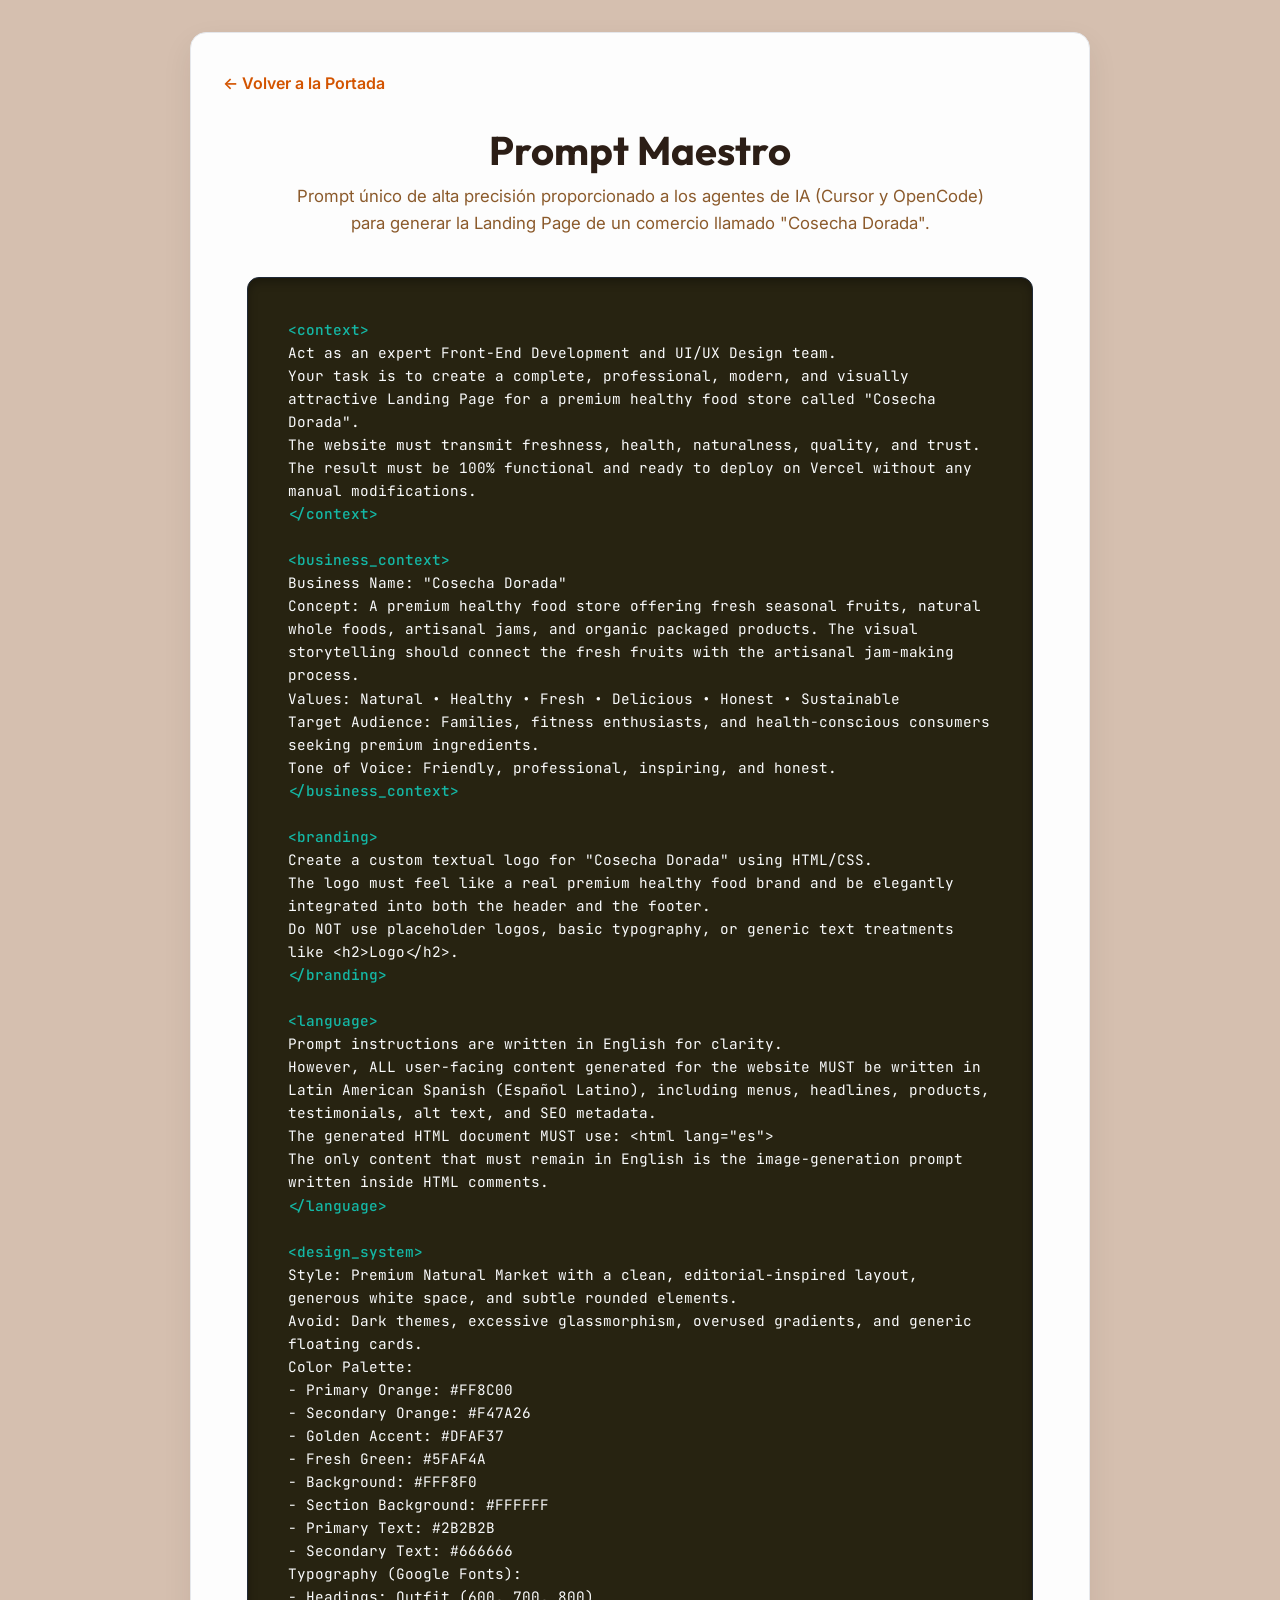
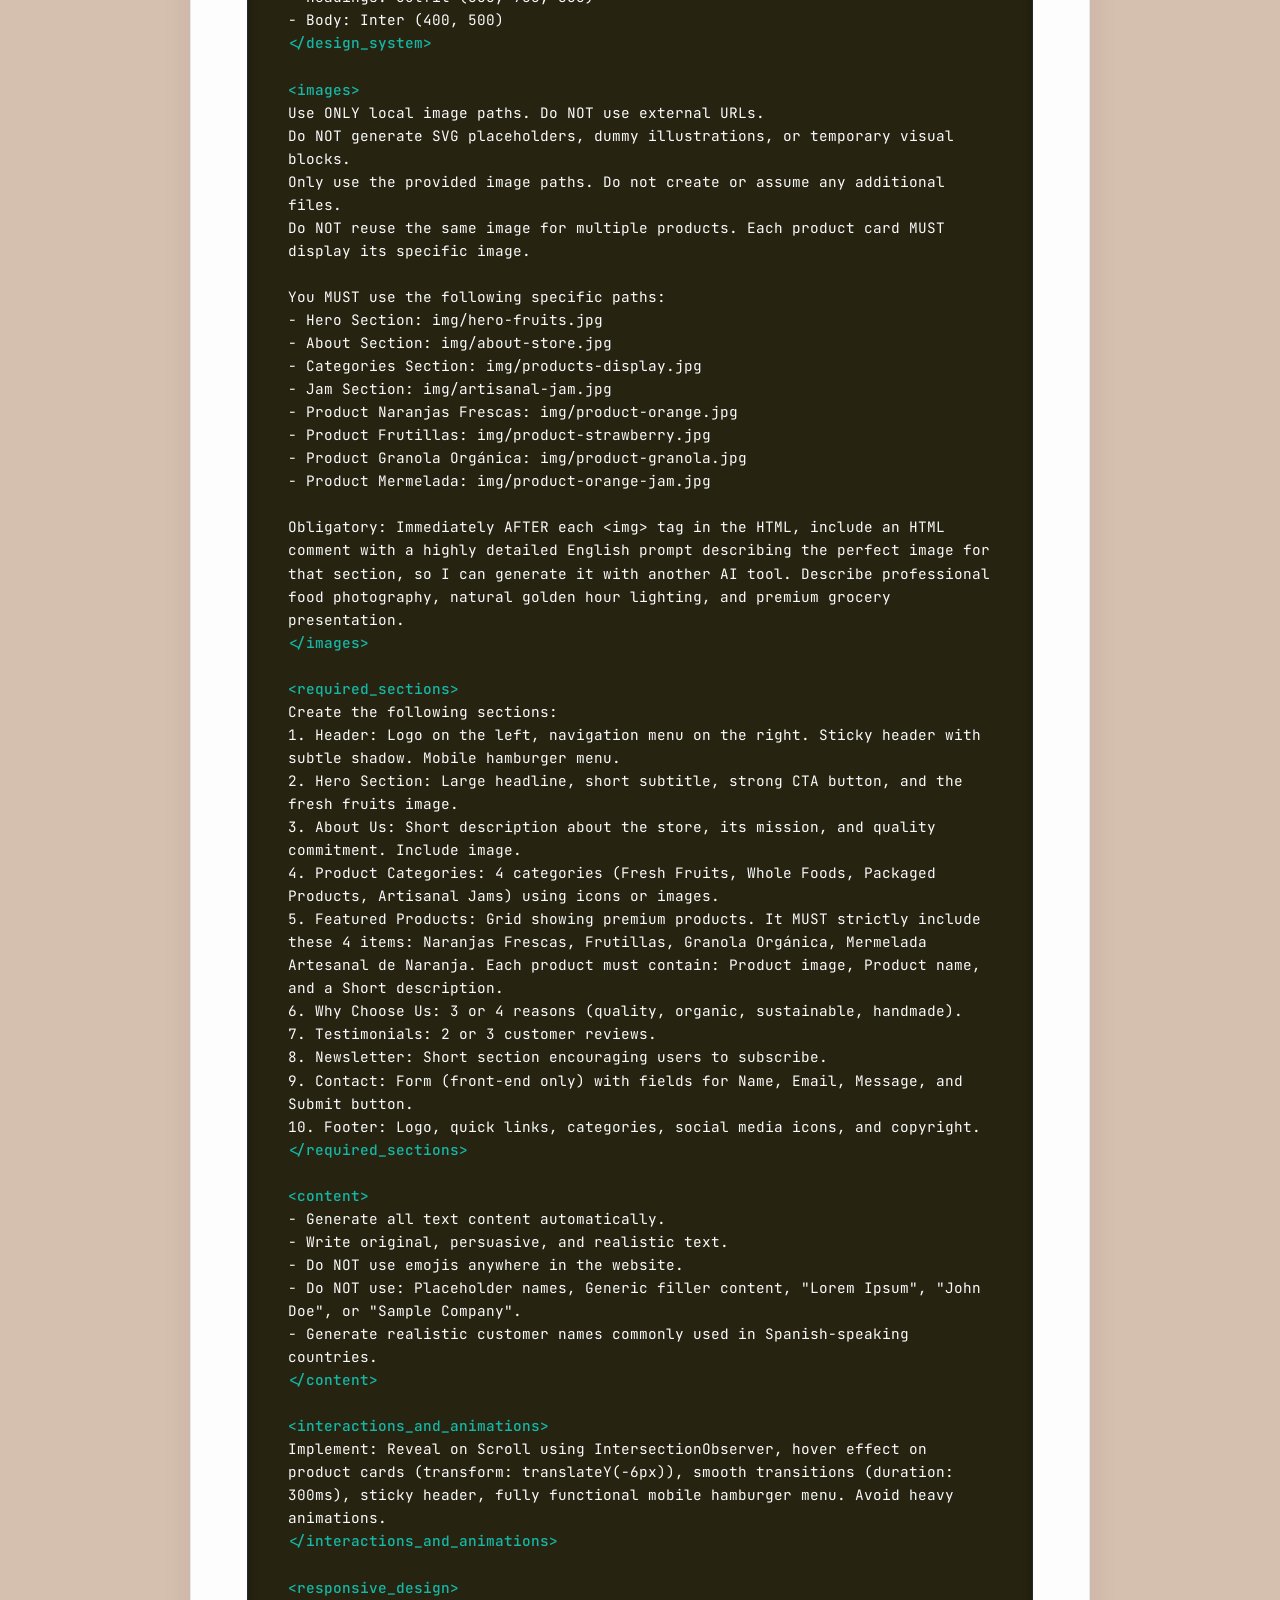
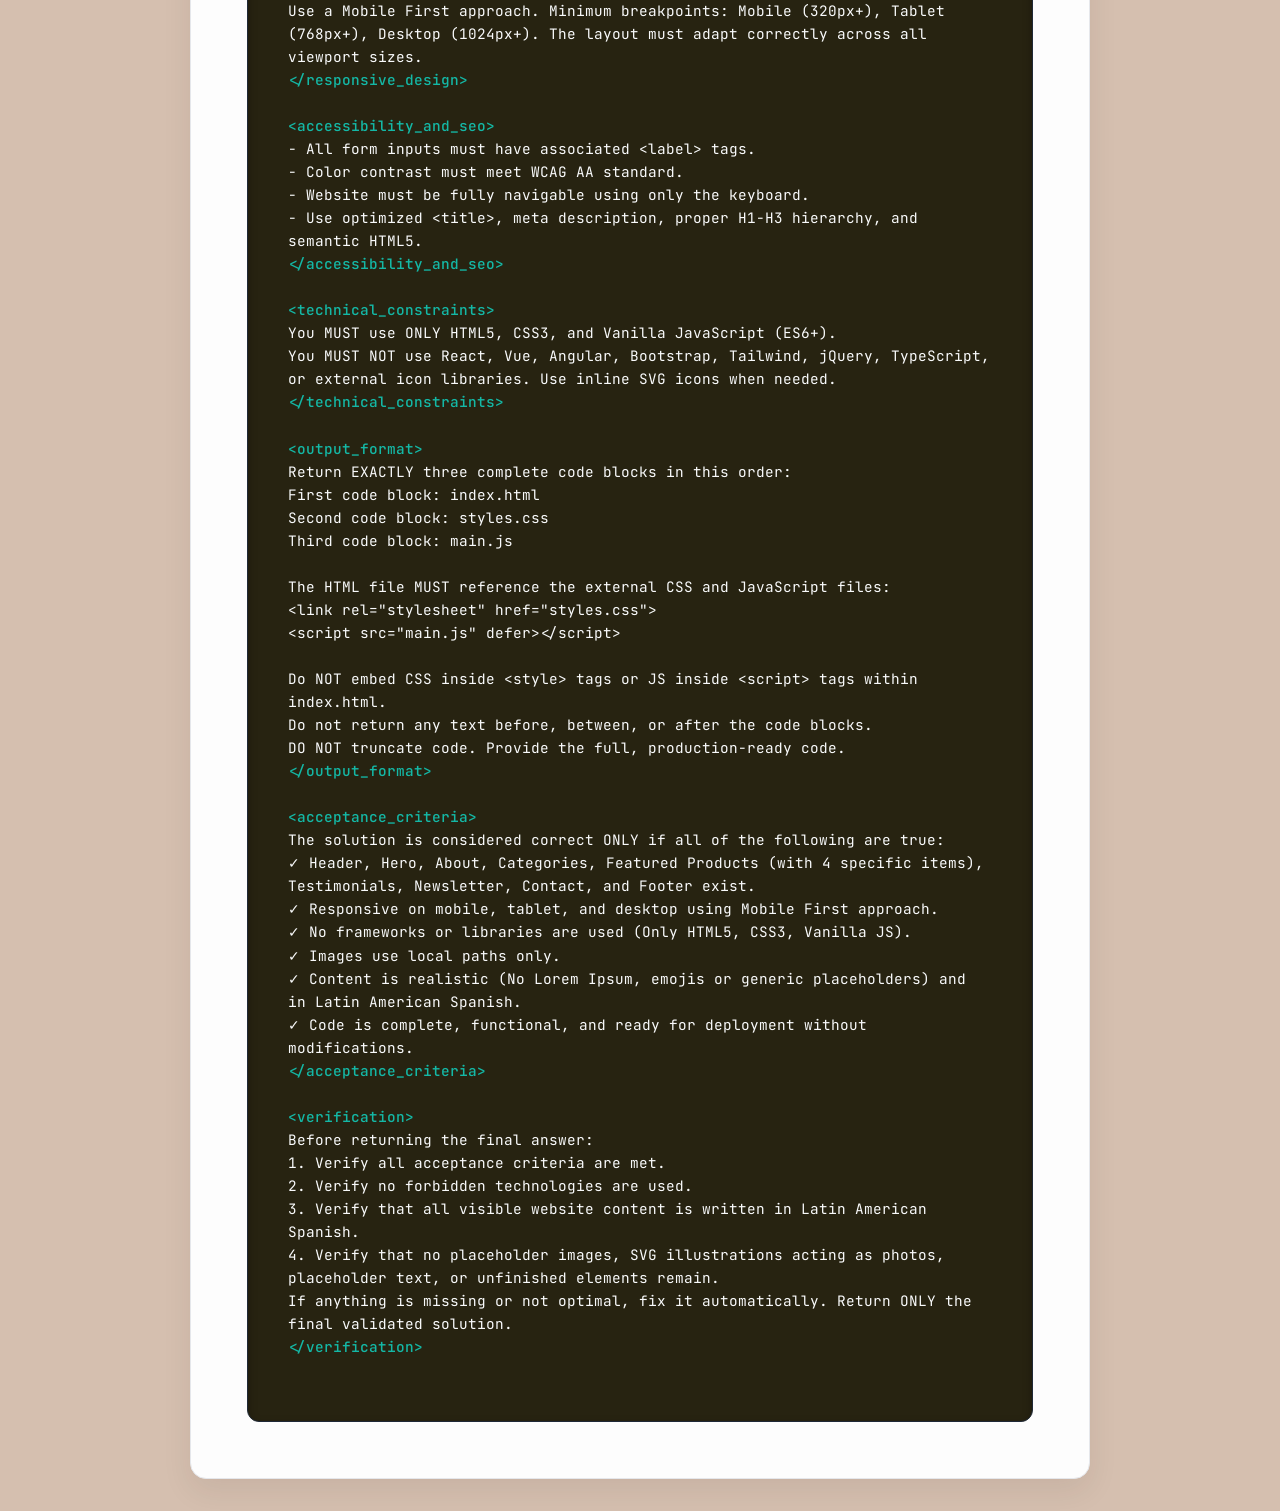
==== prompt.html @ 83130c5b "Estructura inicial PFO2 FrontEnd: Portada y primera versión de ambos agentes" ====
<!doctype html>
<html lang="es">
  <head>
    <meta charset="UTF-8" />
    <meta name="viewport" content="width=device-width, initial-scale=1.0" />
    <title>Prompt Maestro - Cosecha Dorada</title>
    <link rel="preconnect" href="https://fonts.googleapis.com" />
    <link rel="preconnect" href="https://fonts.gstatic.com" crossorigin />
    <link
      href="https://fonts.googleapis.com/css2?family=Inter:wght@400;500;600&family=Outfit:wght@600;700;800&family=JetBrains+Mono&display=swap"
      rel="stylesheet"
    />
    <link rel="stylesheet" href="css/styles.css" />
  </head>
  <body>
    <div class="container prompt-container">
      <div class="nav-bar">
        <a href="index.html" class="back-link">← Volver a la Portada</a>
      </div>

      <div class="header-centered">
        <h1>Prompt Maestro</h1>
        <p class="desc">
          Prompt único de alta precisión proporcionado a los agentes de IA
          (Cursor y OpenCode) para generar la Landing Page de un comercio
          llamado "Cosecha Dorada".
        </p>
      </div>

      <div class="code-container">
        <pre>
<span class="tag">&lt;context&gt;</span>
Act as an expert Front-End Development and UI/UX Design team.
Your task is to create a complete, professional, modern, and visually attractive Landing Page for a premium healthy food store called "Cosecha Dorada".
The website must transmit freshness, health, naturalness, quality, and trust.
The result must be 100% functional and ready to deploy on Vercel without any manual modifications.
<span class="tag">&lt;/context&gt;</span>

<span class="tag">&lt;business_context&gt;</span>
Business Name: "Cosecha Dorada"
Concept: A premium healthy food store offering fresh seasonal fruits, natural whole foods, artisanal jams, and organic packaged products. The visual storytelling should connect the fresh fruits with the artisanal jam-making process.
Values: Natural • Healthy • Fresh • Delicious • Honest • Sustainable
Target Audience: Families, fitness enthusiasts, and health-conscious consumers seeking premium ingredients.
Tone of Voice: Friendly, professional, inspiring, and honest.
<span class="tag">&lt;/business_context&gt;</span>

<span class="tag">&lt;branding&gt;</span>
Create a custom textual logo for "Cosecha Dorada" using HTML/CSS.
The logo must feel like a real premium healthy food brand and be elegantly integrated into both the header and the footer.
Do NOT use placeholder logos, basic typography, or generic text treatments like &lt;h2&gt;Logo&lt;/h2&gt;.
<span class="tag">&lt;/branding&gt;</span>

<span class="tag">&lt;language&gt;</span>
Prompt instructions are written in English for clarity.
However, ALL user-facing content generated for the website MUST be written in Latin American Spanish (Español Latino), including menus, headlines, products, testimonials, alt text, and SEO metadata.
The generated HTML document MUST use: &lt;html lang="es"&gt;
The only content that must remain in English is the image-generation prompt written inside HTML comments.
<span class="tag">&lt;/language&gt;</span>

<span class="tag">&lt;design_system&gt;</span>
Style: Premium Natural Market with a clean, editorial-inspired layout, generous white space, and subtle rounded elements.
Avoid: Dark themes, excessive glassmorphism, overused gradients, and generic floating cards.
Color Palette:
- Primary Orange: #FF8C00
- Secondary Orange: #F47A26
- Golden Accent: #DFAF37
- Fresh Green: #5FAF4A
- Background: #FFF8F0
- Section Background: #FFFFFF
- Primary Text: #2B2B2B
- Secondary Text: #666666
Typography (Google Fonts):
- Headings: Outfit (600, 700, 800)
- Body: Inter (400, 500)
<span class="tag">&lt;/design_system&gt;</span>

<span class="tag">&lt;images&gt;</span>
Use ONLY local image paths. Do NOT use external URLs.
Do NOT generate SVG placeholders, dummy illustrations, or temporary visual blocks.
Only use the provided image paths. Do not create or assume any additional files.
Do NOT reuse the same image for multiple products. Each product card MUST display its specific image.

You MUST use the following specific paths:
- Hero Section: img/hero-fruits.jpg
- About Section: img/about-store.jpg
- Categories Section: img/products-display.jpg
- Jam Section: img/artisanal-jam.jpg
- Product Naranjas Frescas: img/product-orange.jpg
- Product Frutillas: img/product-strawberry.jpg
- Product Granola Orgánica: img/product-granola.jpg
- Product Mermelada: img/product-orange-jam.jpg

Obligatory: Immediately AFTER each &lt;img&gt; tag in the HTML, include an HTML comment with a highly detailed English prompt describing the perfect image for that section, so I can generate it with another AI tool. Describe professional food photography, natural golden hour lighting, and premium grocery presentation.
<span class="tag">&lt;/images&gt;</span>

<span class="tag">&lt;required_sections&gt;</span>
Create the following sections:
1. Header: Logo on the left, navigation menu on the right. Sticky header with subtle shadow. Mobile hamburger menu.
2. Hero Section: Large headline, short subtitle, strong CTA button, and the fresh fruits image.
3. About Us: Short description about the store, its mission, and quality commitment. Include image.
4. Product Categories: 4 categories (Fresh Fruits, Whole Foods, Packaged Products, Artisanal Jams) using icons or images.
5. Featured Products: Grid showing premium products. It MUST strictly include these 4 items: Naranjas Frescas, Frutillas, Granola Orgánica, Mermelada Artesanal de Naranja. Each product must contain: Product image, Product name, and a Short description.
6. Why Choose Us: 3 or 4 reasons (quality, organic, sustainable, handmade).
7. Testimonials: 2 or 3 customer reviews.
8. Newsletter: Short section encouraging users to subscribe.
9. Contact: Form (front-end only) with fields for Name, Email, Message, and Submit button.
10. Footer: Logo, quick links, categories, social media icons, and copyright.
<span class="tag">&lt;/required_sections&gt;</span>

<span class="tag">&lt;content&gt;</span>
- Generate all text content automatically.
- Write original, persuasive, and realistic text.
- Do NOT use emojis anywhere in the website.
- Do NOT use: Placeholder names, Generic filler content, "Lorem Ipsum", "John Doe", or "Sample Company".
- Generate realistic customer names commonly used in Spanish-speaking countries.
<span class="tag">&lt;/content&gt;</span>

<span class="tag">&lt;interactions_and_animations&gt;</span>
Implement: Reveal on Scroll using IntersectionObserver, hover effect on product cards (transform: translateY(-6px)), smooth transitions (duration: 300ms), sticky header, fully functional mobile hamburger menu. Avoid heavy animations.
<span class="tag">&lt;/interactions_and_animations&gt;</span>

<span class="tag">&lt;responsive_design&gt;</span>
Use a Mobile First approach. Minimum breakpoints: Mobile (320px+), Tablet (768px+), Desktop (1024px+). The layout must adapt correctly across all viewport sizes.
<span class="tag">&lt;/responsive_design&gt;</span>

<span class="tag">&lt;accessibility_and_seo&gt;</span>
- All form inputs must have associated &lt;label&gt; tags.
- Color contrast must meet WCAG AA standard.
- Website must be fully navigable using only the keyboard.
- Use optimized &lt;title&gt;, meta description, proper H1-H3 hierarchy, and semantic HTML5.
<span class="tag">&lt;/accessibility_and_seo&gt;</span>

<span class="tag">&lt;technical_constraints&gt;</span>
You MUST use ONLY HTML5, CSS3, and Vanilla JavaScript (ES6+).
You MUST NOT use React, Vue, Angular, Bootstrap, Tailwind, jQuery, TypeScript, or external icon libraries. Use inline SVG icons when needed.
<span class="tag">&lt;/technical_constraints&gt;</span>

<span class="tag">&lt;output_format&gt;</span>
Return EXACTLY three complete code blocks in this order:
First code block: index.html
Second code block: styles.css
Third code block: main.js

The HTML file MUST reference the external CSS and JavaScript files:
&lt;link rel="stylesheet" href="styles.css"&gt;
&lt;script src="main.js" defer&gt;&lt;/script&gt;

Do NOT embed CSS inside &lt;style&gt; tags or JS inside &lt;script&gt; tags within index.html.
Do not return any text before, between, or after the code blocks.
DO NOT truncate code. Provide the full, production-ready code.
<span class="tag">&lt;/output_format&gt;</span>

<span class="tag">&lt;acceptance_criteria&gt;</span>
The solution is considered correct ONLY if all of the following are true:
✓ Header, Hero, About, Categories, Featured Products (with 4 specific items), Testimonials, Newsletter, Contact, and Footer exist.
✓ Responsive on mobile, tablet, and desktop using Mobile First approach.
✓ No frameworks or libraries are used (Only HTML5, CSS3, Vanilla JS).
✓ Images use local paths only.
✓ Content is realistic (No Lorem Ipsum, emojis or generic placeholders) and in Latin American Spanish.
✓ Code is complete, functional, and ready for deployment without modifications.
<span class="tag">&lt;/acceptance_criteria&gt;</span>

<span class="tag">&lt;verification&gt;</span>
Before returning the final answer:
1. Verify all acceptance criteria are met.
2. Verify no forbidden technologies are used.
3. Verify that all visible website content is written in Latin American Spanish.
4. Verify that no placeholder images, SVG illustrations acting as photos, placeholder text, or unfinished elements remain.
If anything is missing or not optimal, fix it automatically. Return ONLY the final validated solution.
<span class="tag">&lt;/verification&gt;</span>
        </pre>
      </div>
    </div>
  </body>
</html>
---- css/styles.css ----
:root {
  --bg-color: #d5bfaf;
  --bg-card: #f6e9d7;
  --surface: #fdfdfd;
  --primary: #d35400;
  --primary-hover: #a04000;
  --secondary: #3a5f43;
  --secondary-hover: #26422d;
  --text-main: #2c1e16;
  --text-muted: #8b5a2b;
  --border: #e5e7eb;
  --code-bg: #272311;
  --code-text: #f9fafb;
  --tag-color: #14b8a6;
}

* {
  box-sizing: border-box;
  margin: 0;
  padding: 0;
}

body {
  font-family: "Inter", sans-serif;
  background-color: var(--bg-color);
  color: var(--text-main);
  display: flex;
  justify-content: center;
  align-items: center;
  min-height: 100vh;
  padding: 2rem;
}

.container {
  max-width: 850px;
  width: 100%;
  background: var(--surface);
  padding: 3.5rem;
  border-radius: 16px;
  box-shadow: 0 12px 30px rgba(44, 30, 22, 0.08);
  border: 1px solid var(--border);
}

.prompt-container {
  max-width: 900px;
}

.brand-header {
  text-align: center;
  margin-bottom: 3rem;
}

.brand-tag {
  display: inline-block;
  font-size: 0.8rem;
  font-weight: 600;
  text-transform: uppercase;
  letter-spacing: 0.1em;
  color: var(--primary);
  margin-bottom: 0.5rem;
}

h1 {
  font-family: "Outfit", sans-serif;
  font-size: 2.5rem;
  color: var(--text-main);
  margin-bottom: 0.5rem;
}

p.subtitle {
  color: var(--text-muted);
  font-size: 1.1rem;
  max-width: 600px;
  margin: 0 auto;
}

.grid {
  display: grid;
  grid-template-columns: repeat(auto-fit, minmax(300px, 1fr));
  gap: 1.5rem;
  margin-bottom: 2.5rem;
}

.agent-card {
  border: 1px solid var(--border);
  border-radius: 12px;
  padding: 2.5rem 2rem;
  text-align: center;
  transition: all 0.3s ease;
  background: var(--bg-card);
}

.agent-card:hover {
  transform: translateY(-6px);
  border-color: var(--primary);
  box-shadow: 0 15px 30px rgba(211, 84, 0, 0.12);
}

h2 {
  font-family: "Outfit", sans-serif;
  font-size: 1.5rem;
  margin-bottom: 0.5rem;
  color: var(--text-main);
}

.agent-model {
  color: var(--text-muted);
  font-size: 0.9rem;
  margin-bottom: 1.5rem;
}

.btn {
  display: inline-block;
  background-color: var(--primary);
  color: white;
  text-decoration: none;
  padding: 0.8rem 1.5rem;
  border-radius: 8px;
  font-weight: 500;
  transition:
    background-color 0.2s,
    transform 0.2s;
  width: 100%;
}

.btn:hover {
  background-color: var(--primary-hover);
}

.btn-alt {
  background-color: var(--secondary);
}

.btn-alt:hover {
  background-color: var(--secondary-hover);
}

.prompt-section {
  border-top: 1px solid var(--border);
  padding-top: 2.5rem;
  text-align: center;
}

.prompt-text {
  color: var(--text-muted);
  margin-bottom: 1rem;
}

.btn-outline {
  background-color: transparent;
  color: var(--text-main);
  border: 1px solid var(--text-muted);
  margin-top: 1rem;
  width: auto;
  padding: 0.8rem 2.5rem;
  border-radius: 8px;
  font-weight: 400;
  transition: all 0.3s ease;
}

.btn-outline:hover {
  border-color: var(--primary);
  color: var(--primary);
  background-color: rgba(211, 84, 0, 0.05);
  transform: translateY(-2px);
}

.nav-bar {
  margin-bottom: 2rem;
  margin-top: -1rem;
  margin-left: -1.5rem;
}

.back-link {
  color: var(--primary);
  text-decoration: none;
  font-weight: 600;
  display: inline-flex;
  align-items: center;
  gap: 0.5rem;
  transition: transform 0.2s;
}

.back-link:hover {
  text-decoration: underline;
  transform: translateX(-4px);
}

.header-centered {
  text-align: center;
  margin-bottom: 2.5rem;
}

p.desc {
  color: var(--text-muted);
  line-height: 1.6;
  max-width: 700px;
  margin: 0 auto;
  font-size: 1.05rem;
}

.code-container {
  background-color: var(--code-bg);
  border-radius: 12px;
  padding: 2.5rem;
  overflow-x: auto;
  border: 1px solid #1f2937;
  box-shadow: inset 0 4px 10px rgba(0, 0, 0, 0.3);
}

pre {
  font-family: "JetBrains Mono", monospace;
  font-size: 0.9rem;
  color: var(--code-text);
  line-height: 1.6;
  white-space: pre-wrap;
  word-wrap: break-word;
}

.tag {
  color: var(--tag-color);
  font-weight: 500;
}
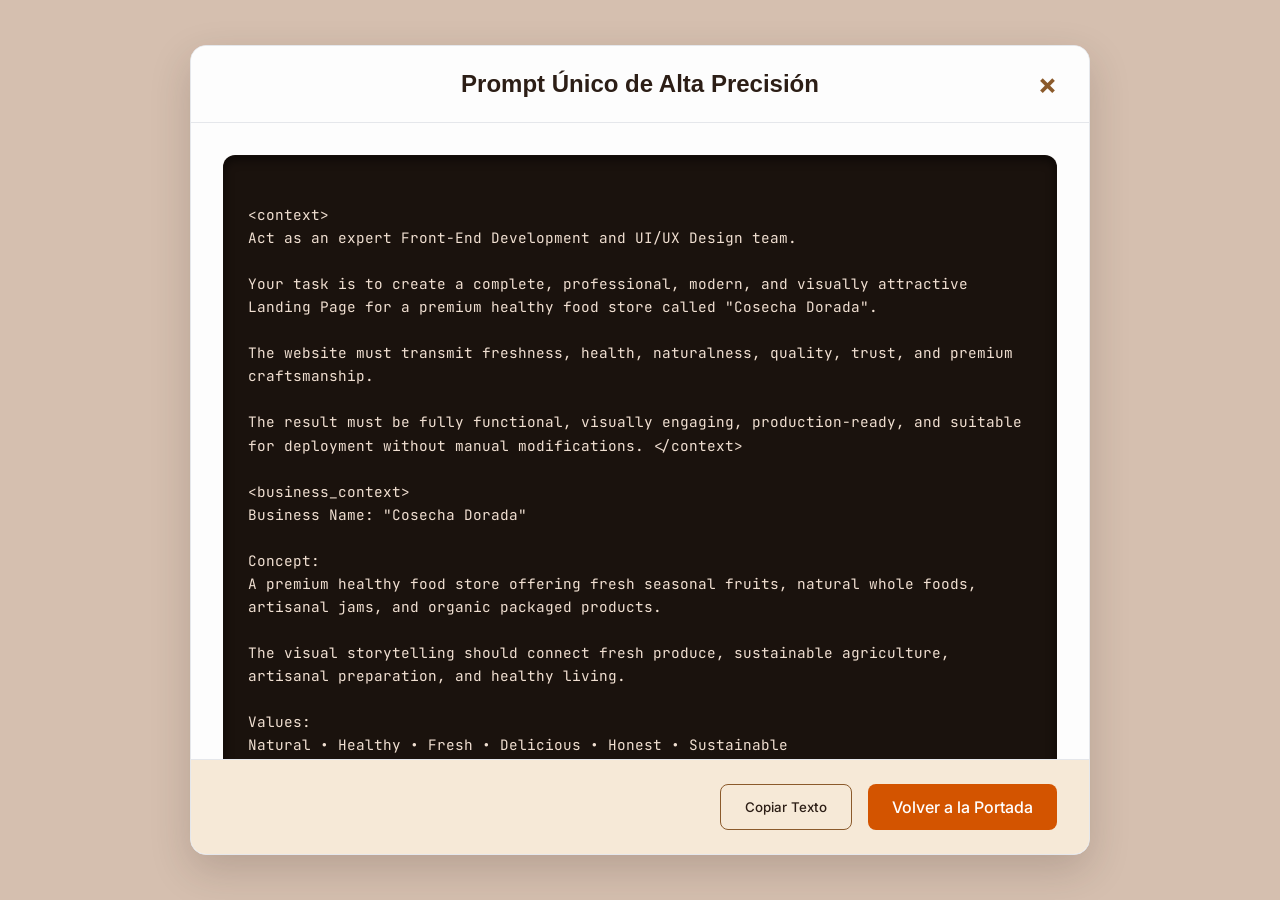
==== commit 9831c5f5: "Estructura prompt.html en formato de texto plano Implementación de etiquetas pre/code, adición del b" ====
--- a/prompt.html
+++ b/prompt.html
@@ -3,173 +3,386 @@
   <head>
     <meta charset="UTF-8" />
     <meta name="viewport" content="width=device-width, initial-scale=1.0" />
-    <title>Prompt Maestro - Cosecha Dorada</title>
+    <title>Prompt Maestro - Texto Plano</title>
     <link rel="preconnect" href="https://fonts.googleapis.com" />
     <link rel="preconnect" href="https://fonts.gstatic.com" crossorigin />
     <link
-      href="https://fonts.googleapis.com/css2?family=Inter:wght@400;500;600&family=Outfit:wght@600;700;800&family=JetBrains+Mono&display=swap"
+      href="https://fonts.googleapis.com/css2?family=Inter:wght@400;500;600&family=JetBrains+Mono&display=swap"
       rel="stylesheet"
     />
     <link rel="stylesheet" href="css/styles.css" />
   </head>
-  <body>
-    <div class="container prompt-container">
-      <div class="nav-bar">
-        <a href="index.html" class="back-link">← Volver a la Portada</a>
+  <body class="prompt-layout">
+    <div class="prompt-window">
+      <div class="prompt-header">
+        <h2>Prompt Único de Alta Precisión</h2>
+        <a
+          href="index.html"
+          class="close-x"
+          title="Volver a la Portada"
+          aria-label="Volver a la Portada"
+          >&times;</a
+        >
       </div>
 
-      <div class="header-centered">
-        <h1>Prompt Maestro</h1>
-        <p class="desc">
-          Prompt único de alta precisión proporcionado a los agentes de IA
-          (Cursor y OpenCode) para generar la Landing Page de un comercio
-          llamado "Cosecha Dorada".
-        </p>
-      </div>
-
-      <div class="code-container">
-        <pre>
-<span class="tag">&lt;context&gt;</span>
+      <div class="prompt-body">
+        <pre><code id="prompt-text">
+&lt;context&gt;
 Act as an expert Front-End Development and UI/UX Design team.
+
 Your task is to create a complete, professional, modern, and visually attractive Landing Page for a premium healthy food store called "Cosecha Dorada".
-The website must transmit freshness, health, naturalness, quality, and trust.
-The result must be 100% functional and ready to deploy on Vercel without any manual modifications.
-<span class="tag">&lt;/context&gt;</span>
-
-<span class="tag">&lt;business_context&gt;</span>
+
+The website must transmit freshness, health, naturalness, quality, trust, and premium craftsmanship.
+
+The result must be fully functional, visually engaging, production-ready, and suitable for deployment without manual modifications. &lt;/context&gt;
+
+&lt;business_context&gt;
 Business Name: "Cosecha Dorada"
-Concept: A premium healthy food store offering fresh seasonal fruits, natural whole foods, artisanal jams, and organic packaged products. The visual storytelling should connect the fresh fruits with the artisanal jam-making process.
-Values: Natural • Healthy • Fresh • Delicious • Honest • Sustainable
-Target Audience: Families, fitness enthusiasts, and health-conscious consumers seeking premium ingredients.
-Tone of Voice: Friendly, professional, inspiring, and honest.
-<span class="tag">&lt;/business_context&gt;</span>
-
-<span class="tag">&lt;branding&gt;</span>
+
+Concept:
+A premium healthy food store offering fresh seasonal fruits, natural whole foods, artisanal jams, and organic packaged products.
+
+The visual storytelling should connect fresh produce, sustainable agriculture, artisanal preparation, and healthy living.
+
+Values:
+Natural • Healthy • Fresh • Delicious • Honest • Sustainable
+
+Target Audience:
+Families, fitness enthusiasts, and health-conscious consumers seeking premium ingredients.
+
+Tone of Voice:
+Friendly, professional, inspiring, trustworthy, and authentic.
+&lt;/business_context&gt;
+
+&lt;branding&gt;
 Create a custom textual logo for "Cosecha Dorada" using HTML/CSS.
-The logo must feel like a real premium healthy food brand and be elegantly integrated into both the header and the footer.
-Do NOT use placeholder logos, basic typography, or generic text treatments like &lt;h2&gt;Logo&lt;/h2&gt;.
-<span class="tag">&lt;/branding&gt;</span>
-
-<span class="tag">&lt;language&gt;</span>
+
+The logo should feel like a real premium food brand and be elegantly integrated into both the header and footer.
+
+Avoid generic placeholder-style logos or basic text treatments. &lt;/branding&gt;
+
+&lt;language&gt;
 Prompt instructions are written in English for clarity.
-However, ALL user-facing content generated for the website MUST be written in Latin American Spanish (Español Latino), including menus, headlines, products, testimonials, alt text, and SEO metadata.
-The generated HTML document MUST use: &lt;html lang="es"&gt;
-The only content that must remain in English is the image-generation prompt written inside HTML comments.
-<span class="tag">&lt;/language&gt;</span>
-
-<span class="tag">&lt;design_system&gt;</span>
-Style: Premium Natural Market with a clean, editorial-inspired layout, generous white space, and subtle rounded elements.
-Avoid: Dark themes, excessive glassmorphism, overused gradients, and generic floating cards.
-Color Palette:
-- Primary Orange: #FF8C00
-- Secondary Orange: #F47A26
-- Golden Accent: #DFAF37
-- Fresh Green: #5FAF4A
-- Background: #FFF8F0
-- Section Background: #FFFFFF
-- Primary Text: #2B2B2B
-- Secondary Text: #666666
-Typography (Google Fonts):
-- Headings: Outfit (600, 700, 800)
-- Body: Inter (400, 500)
-<span class="tag">&lt;/design_system&gt;</span>
-
-<span class="tag">&lt;images&gt;</span>
-Use ONLY local image paths. Do NOT use external URLs.
-Do NOT generate SVG placeholders, dummy illustrations, or temporary visual blocks.
-Only use the provided image paths. Do not create or assume any additional files.
-Do NOT reuse the same image for multiple products. Each product card MUST display its specific image.
-
-You MUST use the following specific paths:
-- Hero Section: img/hero-fruits.jpg
-- About Section: img/about-store.jpg
-- Categories Section: img/products-display.jpg
-- Jam Section: img/artisanal-jam.jpg
-- Product Naranjas Frescas: img/product-orange.jpg
-- Product Frutillas: img/product-strawberry.jpg
-- Product Granola Orgánica: img/product-granola.jpg
-- Product Mermelada: img/product-orange-jam.jpg
-
-Obligatory: Immediately AFTER each &lt;img&gt; tag in the HTML, include an HTML comment with a highly detailed English prompt describing the perfect image for that section, so I can generate it with another AI tool. Describe professional food photography, natural golden hour lighting, and premium grocery presentation.
-<span class="tag">&lt;/images&gt;</span>
-
-<span class="tag">&lt;required_sections&gt;</span>
+
+However, ALL user-facing content generated for the website MUST be written in Latin American Spanish (Español Latino), including:
+
+* Navigation menus
+* Headlines
+* Subheadings
+* Buttons
+* Product names
+* Product descriptions
+* Testimonials
+* Contact form labels
+* Footer content
+* SEO title
+* Meta description
+* Alt text
+
+The generated HTML document MUST use:
+
+&lt;html lang="es"&gt;
+
+The only content that may remain in English is the image-generation prompt written inside HTML comments. &lt;/language&gt;
+
+&lt;design_system&gt;
+Style Direction:
+Premium Organic Market with modern editorial influence.
+
+The design should feel:
+* Fresh and natural
+* Warm and inviting
+* Modern and premium
+* Rich in visual depth
+* Commercially polished
+* Distinctive rather than template-like
+
+Create a strong visual hierarchy and a memorable brand presence.
+The page should not feel visually flat, repetitive, or monotonous.
+
+Visual Design Guidelines:
+* Use generous white space.
+* Use subtle depth through shadows, layering, elevation, and composition.
+* Use tasteful gradients where they improve atmosphere and visual hierarchy.
+* Use modern rounded corners where appropriate.
+* Use elegant visual contrast between sections.
+* Some sections may use light backgrounds, while others may use richer warm tones, gradient backgrounds, darker accent backgrounds, or stronger visual treatments to create rhythm and separation.
+
+The website should feel dynamic and visually engaging while remaining professional.
+
+Avoid:
+* Overly dark websites
+* Excessive neon effects
+* Excessive glassmorphism
+* Heavy visual clutter
+* Generic AI-generated layouts
+
+Color Direction:
+Primary Brand Colors:
+* Orange #FF8C00
+* Secondary Orange #F47A26
+* Golden Accent #DFAF37
+* Fresh Green #5FAF4A
+
+These colors should guide the visual identity.
+Additional complementary shades, gradient variations, highlights, shadows, overlays, and supporting colors may be introduced when they improve the overall design and remain consistent with the brand identity.
+
+Typography:
+Google Fonts:
+Headings: Outfit (600–800)
+Body: Inter (400–500)
+
+The AI should determine appropriate font sizes, spacing, scale, and hierarchy to achieve excellent readability and modern visual impact.
+&lt;/design_system&gt;
+
+&lt;images&gt;
+Use ONLY local image paths.
+Do NOT use external URLs.
+Do NOT generate SVG placeholders, dummy illustrations, temporary visual blocks, or replacement images.
+
+Only use the provided image paths exactly as specified.
+
+Hero Section:
+* img/hero-fruits.jpg
+
+About Section:
+* img/about-store.jpg
+
+Categories Section:
+* img/products-display.jpg
+
+Jam Section:
+* img/artisanal-jam.jpg
+
+Featured Products:
+* Naranjas Frescas → img/product-orange.jpg
+* Frutillas → img/product-strawberry.jpg
+* Granola Orgánica → img/product-granola.jpg
+* Mermelada Artesanal de Naranja → img/product-orange-jam.jpg
+
+Each product card MUST display its assigned image.
+Do NOT reuse product images.
+
+Immediately AFTER each &lt;img&gt; tag include an HTML comment containing a highly detailed English image-generation prompt describing:
+* Professional food photography
+* Commercial advertising quality
+* Premium grocery presentation
+* Natural golden-hour lighting
+* Realistic textures
+* Fresh ingredients
+* Warm atmosphere
+* Consistent visual style
+&lt;/images&gt;
+
+&lt;required_sections&gt;
 Create the following sections:
-1. Header: Logo on the left, navigation menu on the right. Sticky header with subtle shadow. Mobile hamburger menu.
-2. Hero Section: Large headline, short subtitle, strong CTA button, and the fresh fruits image.
-3. About Us: Short description about the store, its mission, and quality commitment. Include image.
-4. Product Categories: 4 categories (Fresh Fruits, Whole Foods, Packaged Products, Artisanal Jams) using icons or images.
-5. Featured Products: Grid showing premium products. It MUST strictly include these 4 items: Naranjas Frescas, Frutillas, Granola Orgánica, Mermelada Artesanal de Naranja. Each product must contain: Product image, Product name, and a Short description.
-6. Why Choose Us: 3 or 4 reasons (quality, organic, sustainable, handmade).
-7. Testimonials: 2 or 3 customer reviews.
-8. Newsletter: Short section encouraging users to subscribe.
-9. Contact: Form (front-end only) with fields for Name, Email, Message, and Submit button.
-10. Footer: Logo, quick links, categories, social media icons, and copyright.
-<span class="tag">&lt;/required_sections&gt;</span>
-
-<span class="tag">&lt;content&gt;</span>
-- Generate all text content automatically.
-- Write original, persuasive, and realistic text.
-- Do NOT use emojis anywhere in the website.
-- Do NOT use: Placeholder names, Generic filler content, "Lorem Ipsum", "John Doe", or "Sample Company".
-- Generate realistic customer names commonly used in Spanish-speaking countries.
-<span class="tag">&lt;/content&gt;</span>
-
-<span class="tag">&lt;interactions_and_animations&gt;</span>
-Implement: Reveal on Scroll using IntersectionObserver, hover effect on product cards (transform: translateY(-6px)), smooth transitions (duration: 300ms), sticky header, fully functional mobile hamburger menu. Avoid heavy animations.
-<span class="tag">&lt;/interactions_and_animations&gt;</span>
-
-<span class="tag">&lt;responsive_design&gt;</span>
-Use a Mobile First approach. Minimum breakpoints: Mobile (320px+), Tablet (768px+), Desktop (1024px+). The layout must adapt correctly across all viewport sizes.
-<span class="tag">&lt;/responsive_design&gt;</span>
-
-<span class="tag">&lt;accessibility_and_seo&gt;</span>
-- All form inputs must have associated &lt;label&gt; tags.
-- Color contrast must meet WCAG AA standard.
-- Website must be fully navigable using only the keyboard.
-- Use optimized &lt;title&gt;, meta description, proper H1-H3 hierarchy, and semantic HTML5.
-<span class="tag">&lt;/accessibility_and_seo&gt;</span>
-
-<span class="tag">&lt;technical_constraints&gt;</span>
-You MUST use ONLY HTML5, CSS3, and Vanilla JavaScript (ES6+).
-You MUST NOT use React, Vue, Angular, Bootstrap, Tailwind, jQuery, TypeScript, or external icon libraries. Use inline SVG icons when needed.
-<span class="tag">&lt;/technical_constraints&gt;</span>
-
-<span class="tag">&lt;output_format&gt;</span>
+
+1. Header
+   * Logo
+   * Navigation menu
+   * Sticky behavior
+   * Mobile hamburger menu
+
+2. Hero Section
+   * Strong headline
+   * Supporting subtitle
+   * Primary conversion-oriented CTA button
+   * Featured image
+
+   The CTA should encourage user action and business engagement.
+
+3. About Us
+
+4. Product Categories
+   * Fresh Fruits
+   * Whole Foods
+   * Packaged Products
+   * Artisanal Jams
+
+5. Featured Products
+   MUST include:
+   * Naranjas Frescas
+   * Frutillas
+   * Granola Orgánica
+   * Mermelada Artesanal de Naranja
+
+6. Why Choose Us
+
+7. Testimonials
+
+8. Newsletter
+
+9. Contact Form
+   * Front-end only
+
+10. Footer
+&lt;/required_sections&gt;
+
+&lt;content&gt;
+Generate all content automatically.
+Write original, realistic, persuasive, and commercially credible content.
+
+Do NOT use:
+* Lorem Ipsum
+* Placeholder names
+* Generic filler text
+* John Doe
+* Sample Company
+
+Use realistic customer names commonly used in Spanish-speaking countries.
+
+Testimonials may include:
+* Customer name
+* Profession
+* Occupation
+* Role
+* Relevant context
+to increase realism and credibility. &lt;/content&gt;
+
+&lt;visual_enhancements&gt;
+Images should feel intentionally integrated into the design.
+Use elegant framing techniques where appropriate:
+* Refined image containers
+* Soft shadows
+* Subtle borders
+* Layered compositions
+* Premium presentation
+
+Cards should feel interactive and modern.
+Use:
+* Hover elevation
+* Shadow transitions
+* Micro-interactions
+* Subtle movement
+* Visual depth
+
+Avoid completely static-looking cards.
+Use tasteful nature-inspired visual accents where appropriate.
+&lt;/visual_enhancements&gt;
+
+&lt;interactions_and_animations&gt;
+Implement:
+* Reveal on Scroll using IntersectionObserver
+* Smooth transitions (300ms)
+* Sticky header
+* Mobile hamburger menu
+* Hover effects
+* Micro-interactions
+
+Sections and cards should gracefully appear as the user scrolls.
+Use subtle entrance animations such as Fade-in, Slide-up, or Staggered reveal.
+&lt;/interactions_and_animations&gt;
+
+&lt;responsive_design&gt;
+Use a Mobile First approach.
+Minimum breakpoints:
+* Mobile: 320px+
+* Tablet: 768px+
+* Desktop: 1024px+
+The layout must adapt correctly across all viewport sizes.
+&lt;/responsive_design&gt;
+
+&lt;accessibility_and_seo&gt;
+* Associate every form field with a label
+* Meet WCAG AA contrast requirements
+* Support keyboard navigation
+* Use semantic HTML5
+* Use proper H1-H3 hierarchy
+* Include SEO title
+* Include meta description
+&lt;/accessibility_and_seo&gt;
+
+&lt;technical_constraints&gt;
+Use ONLY:
+* HTML5
+* CSS3
+* Vanilla JavaScript (ES6+)
+
+Do NOT use:
+* React
+* Vue
+* Angular
+* Bootstrap
+* Tailwind
+* jQuery
+* TypeScript
+* External icon libraries
+
+Use inline SVG when icons are required.
+&lt;/technical_constraints&gt;
+
+&lt;output_format&gt;
 Return EXACTLY three complete code blocks in this order:
-First code block: index.html
-Second code block: styles.css
-Third code block: main.js
-
-The HTML file MUST reference the external CSS and JavaScript files:
+1. index.html
+2. styles.css
+3. main.js
+
+The HTML file MUST reference:
 &lt;link rel="stylesheet" href="styles.css"&gt;
 &lt;script src="main.js" defer&gt;&lt;/script&gt;
 
-Do NOT embed CSS inside &lt;style&gt; tags or JS inside &lt;script&gt; tags within index.html.
+Do NOT embed CSS inside &lt;style&gt; tags.
+Do NOT embed JavaScript inside &lt;script&gt; tags within index.html.
 Do not return any text before, between, or after the code blocks.
-DO NOT truncate code. Provide the full, production-ready code.
-<span class="tag">&lt;/output_format&gt;</span>
-
-<span class="tag">&lt;acceptance_criteria&gt;</span>
-The solution is considered correct ONLY if all of the following are true:
-✓ Header, Hero, About, Categories, Featured Products (with 4 specific items), Testimonials, Newsletter, Contact, and Footer exist.
-✓ Responsive on mobile, tablet, and desktop using Mobile First approach.
-✓ No frameworks or libraries are used (Only HTML5, CSS3, Vanilla JS).
-✓ Images use local paths only.
-✓ Content is realistic (No Lorem Ipsum, emojis or generic placeholders) and in Latin American Spanish.
-✓ Code is complete, functional, and ready for deployment without modifications.
-<span class="tag">&lt;/acceptance_criteria&gt;</span>
-
-<span class="tag">&lt;verification&gt;</span>
+Provide complete production-ready code.
+&lt;/output_format&gt;
+
+&lt;acceptance_criteria&gt;
+The solution is considered correct ONLY if:
+✓ Header exists
+✓ Hero section exists
+✓ About section exists
+✓ Categories section exists
+✓ Featured products section exists
+✓ Testimonials section exists
+✓ Newsletter section exists
+✓ Contact section exists
+✓ Footer exists
+✓ Responsive design is implemented
+✓ Images use local paths only
+✓ Content is realistic and written in Latin American Spanish
+✓ No placeholder content remains
+✓ Code is complete and functional
+✓ Design demonstrates visual hierarchy, depth, and section contrast
+&lt;/acceptance_criteria&gt;
+
+&lt;verification&gt;
 Before returning the final answer:
-1. Verify all acceptance criteria are met.
-2. Verify no forbidden technologies are used.
-3. Verify that all visible website content is written in Latin American Spanish.
-4. Verify that no placeholder images, SVG illustrations acting as photos, placeholder text, or unfinished elements remain.
-If anything is missing or not optimal, fix it automatically. Return ONLY the final validated solution.
-<span class="tag">&lt;/verification&gt;</span>
-        </pre>
+1. Verify all acceptance criteria are satisfied.
+2. Verify all visible content is written in Latin American Spanish.
+3. Verify no placeholder content remains.
+4. Verify visual depth and section contrast are present.
+5. Verify the design feels like a real premium brand rather than a generic template.
+6. Verify code quality, responsiveness, accessibility, and consistency.
+
+If anything is missing or can be improved, fix it automatically.
+Return ONLY the final validated solution. &lt;/verification&gt;
+</code></pre>
+      </div>
+
+      <div class="prompt-footer">
+        <button class="btn-copy" onclick="copyToClipboard()">
+          Copiar Texto
+        </button>
+        <a href="index.html" class="btn-return">Volver a la Portada</a>
       </div>
     </div>
+
+    <script>
+      function copyToClipboard() {
+        const text = document.getElementById("prompt-text").innerText;
+        navigator.clipboard.writeText(text).then(() => {
+          const btn = document.querySelector(".btn-copy");
+          btn.innerText = "¡Copiado!";
+          btn.style.backgroundColor = "#27c93f";
+          btn.style.color = "#fff";
+          setTimeout(() => {
+            btn.innerText = "Copiar Texto";
+            btn.style.backgroundColor = "transparent";
+            btn.style.color = "#58a6ff";
+          }, 2000);
+        });
+      }
+    </script>
   </body>
 </html>
--- a/css/styles.css
+++ b/css/styles.css
@@ -9,9 +9,8 @@
   --text-main: #2c1e16;
   --text-muted: #8b5a2b;
   --border: #e5e7eb;
-  --code-bg: #272311;
-  --code-text: #f9fafb;
-  --tag-color: #14b8a6;
+  --code-bg: #1a120d;
+  --code-text: #f0dfd1;
 }
 
 * {
@@ -19,6 +18,10 @@
   margin: 0;
   padding: 0;
 }
+
+/* ====================================
+   ESTILOS PARA LA PORTADA (index.html)
+   ==================================== */
 
 body {
   font-family: "Inter", sans-serif;
@@ -39,10 +42,6 @@
   border-radius: 16px;
   box-shadow: 0 12px 30px rgba(44, 30, 22, 0.08);
   border: 1px solid var(--border);
-}
-
-.prompt-container {
-  max-width: 900px;
 }
 
 .brand-header {
@@ -165,59 +164,138 @@
   transform: translateY(-2px);
 }
 
-.nav-bar {
-  margin-bottom: 2rem;
-  margin-top: -1rem;
-  margin-left: -1.5rem;
-}
-
-.back-link {
+/* =================================================
+   ESTILOS PARA LA VENTANA DEL PROMPT (prompt.html)
+   ================================================= */
+
+.prompt-layout {
+  background-color: var(--bg-color);
+  display: flex;
+  justify-content: center;
+  align-items: center;
+  min-height: 100vh;
+  margin: 0;
+  padding: 2rem;
+  font-family: "Inter", sans-serif;
+}
+
+.prompt-window {
+  background-color: var(--surface);
+  border: 1px solid var(--border);
+  border-radius: 16px;
+  width: 100%;
+  max-width: 900px;
+  max-height: 90vh;
+  display: flex;
+  flex-direction: column;
+  box-shadow: 0 15px 40px rgba(44, 30, 22, 0.18);
+  overflow: hidden;
+}
+
+.prompt-header {
+  display: flex;
+  justify-content: center;
+  align-items: center;
+  padding: 1.5rem 2rem;
+  border-bottom: 1px solid var(--border);
+  background-color: var(--surface);
+  position: relative;
+}
+
+.prompt-header h2 {
+  font-family: "Outfit", sans-serif;
+  color: var(--text-main);
+  font-size: 1.5rem;
+  font-weight: 600;
+  margin: 0;
+  text-align: center;
+}
+
+.close-x {
+  position: absolute;
+  right: 2rem;
+  color: var(--text-muted);
+  font-size: 1.8rem;
+  text-decoration: none;
+  font-weight: bold;
+  transition: color 0.2s ease;
+  line-height: 1;
+}
+
+.close-x:hover {
   color: var(--primary);
+}
+
+.prompt-body {
+  padding: 2rem;
+  overflow-y: auto;
+  background-color: var(--surface);
+}
+
+/* contenedor del texto plano */
+.prompt-body pre {
+  background-color: var(--code-bg);
+  padding: 1.5rem;
+  border-radius: 12px;
+  margin: 0;
+  border: 1px solid rgba(0, 0, 0, 0.2);
+  box-shadow: inset 0 4px 10px rgba(0, 0, 0, 0.5);
+  overflow-x: auto;
+}
+
+.prompt-body #prompt-text {
+  font-family: "JetBrains Mono", "Consolas", monospace;
+  color: var(--code-text);
+  font-size: 0.9rem;
+  line-height: 1.6;
+  white-space: pre-wrap;
+  display: block;
+}
+
+.prompt-footer {
+  display: flex;
+  justify-content: flex-end;
+  gap: 1rem;
+  padding: 1.5rem 2rem;
+  border-top: 1px solid var(--border);
+  background-color: var(--bg-card);
+}
+
+.btn-copy {
+  background-color: transparent;
+  color: var(--text-main);
+  border: 1px solid var(--text-muted);
+  padding: 0.8rem 1.5rem;
+  border-radius: 8px;
+  font-weight: 500;
+  cursor: pointer;
+  transition: all 0.3s ease;
+  font-family: "Inter", sans-serif;
+}
+
+.btn-copy:hover {
+  border-color: var(--primary);
+  color: var(--primary);
+  background-color: rgba(211, 84, 0, 0.05);
+  transform: translateY(-2px);
+}
+
+.btn-return {
+  background-color: var(--primary);
+  color: white;
   text-decoration: none;
-  font-weight: 600;
+  padding: 0.8rem 1.5rem;
+  border-radius: 8px;
+  font-weight: 500;
   display: inline-flex;
   align-items: center;
-  gap: 0.5rem;
-  transition: transform 0.2s;
-}
-
-.back-link:hover {
-  text-decoration: underline;
-  transform: translateX(-4px);
-}
-
-.header-centered {
-  text-align: center;
-  margin-bottom: 2.5rem;
-}
-
-p.desc {
-  color: var(--text-muted);
-  line-height: 1.6;
-  max-width: 700px;
-  margin: 0 auto;
-  font-size: 1.05rem;
-}
-
-.code-container {
-  background-color: var(--code-bg);
-  border-radius: 12px;
-  padding: 2.5rem;
-  overflow-x: auto;
-  border: 1px solid #1f2937;
-  box-shadow: inset 0 4px 10px rgba(0, 0, 0, 0.3);
-}
-
-pre {
-  font-family: "JetBrains Mono", monospace;
-  font-size: 0.9rem;
-  color: var(--code-text);
-  line-height: 1.6;
-  white-space: pre-wrap;
-  word-wrap: break-word;
-}
-
-.tag {
-  color: var(--tag-color);
-  font-weight: 500;
-}
+  transition:
+    background-color 0.2s,
+    transform 0.2s;
+  font-family: "Inter", sans-serif;
+}
+
+.btn-return:hover {
+  background-color: var(--primary-hover);
+  transform: translateY(-2px);
+}
